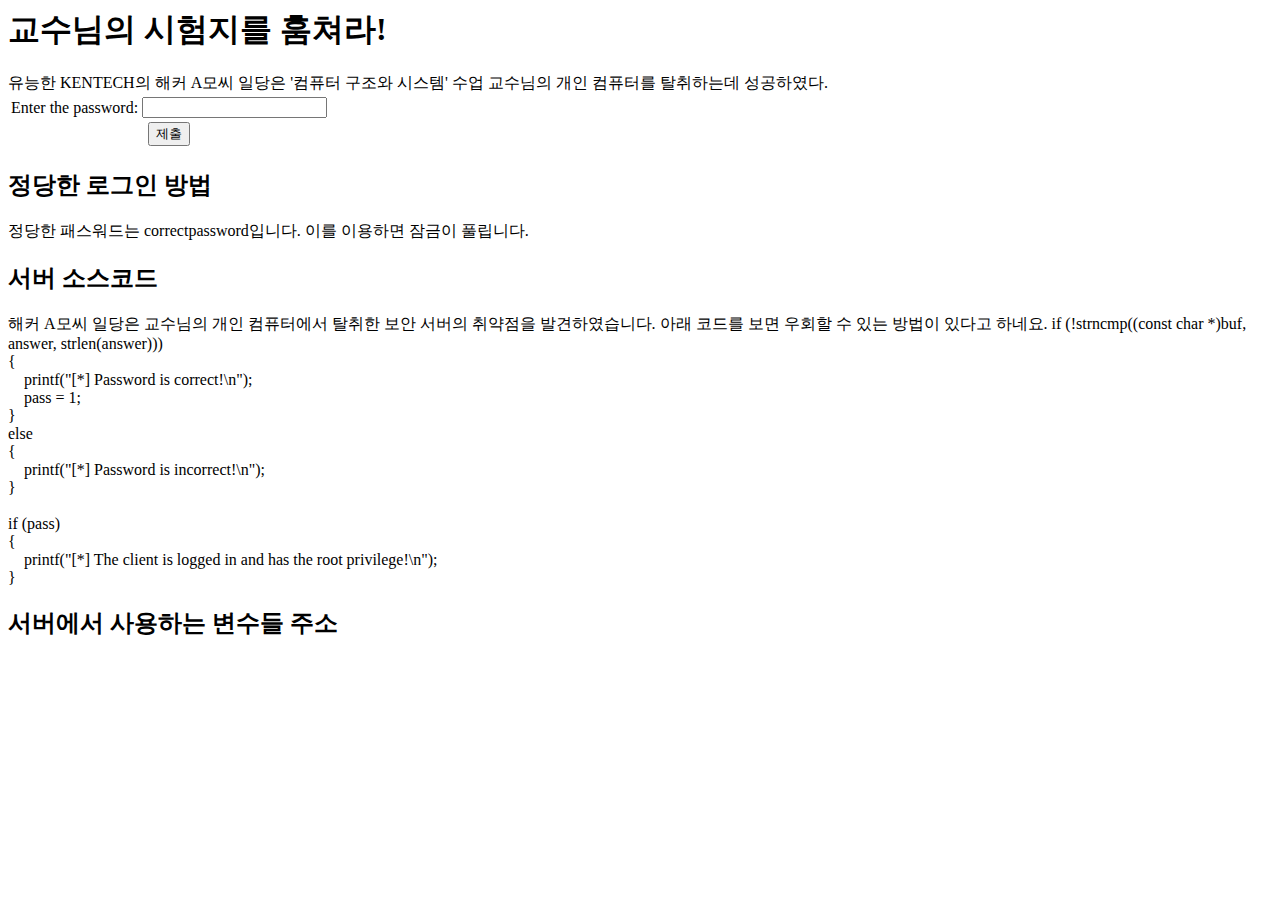
==== index.html @ 8e02e6ed "update the html files" ====
<html>
  <head><title>교수님의 시험지를 훔쳐라!</title></head>
  <body>
    <h1>교수님의 시험지를 훔쳐라!</h1>
    유능한 KENTECH의 해커 A모씨 일당은 '컴퓨터 구조와 시스템' 수업 교수님의 개인 컴퓨터를 탈취하는데 성공하였다. 
    <form action="/" method="post">
      <table>
        <tr>
          <td>Enter the password:</td><td><input name='password' type='password' /></td>
        </tr>
        <tr>
          <td colspan="2" align="center"><button type="submit">제출</button></td>
        </tr>
      </table>
    </form>
    <h2>정당한 로그인 방법</h2>
    정당한 패스워드는 correctpassword입니다. 이를 이용하면 잠금이 풀립니다.<br>

    <h2>서버 소스코드</h2>
    해커 A모씨 일당은 교수님의 개인 컴퓨터에서 탈취한 보안 서버의 취약점을 발견하였습니다. 아래 코드를 보면 우회할 수 있는 방법이 있다고 하네요.
    if (!strncmp((const char *)buf, answer, strlen(answer)))<br>
    { <br>
    &nbsp;&nbsp;&nbsp;&nbsp;printf("[*] Password is correct!\n");<br>
    &nbsp;&nbsp;&nbsp;&nbsp;pass = 1;<br>
    } <br>
    else <br>
    { <br>
    &nbsp;&nbsp;&nbsp;&nbsp;printf("[*] Password is incorrect!\n");<br>
    } <br>
    <br>
    if (pass)<br>
    {<br>
    &nbsp;&nbsp;&nbsp;&nbsp;printf("[*] The client is logged in and has the root privilege!\n");<br>
    }<br>

    <h2>서버에서 사용하는 변수들 주소</h2>

  </body>
</html>
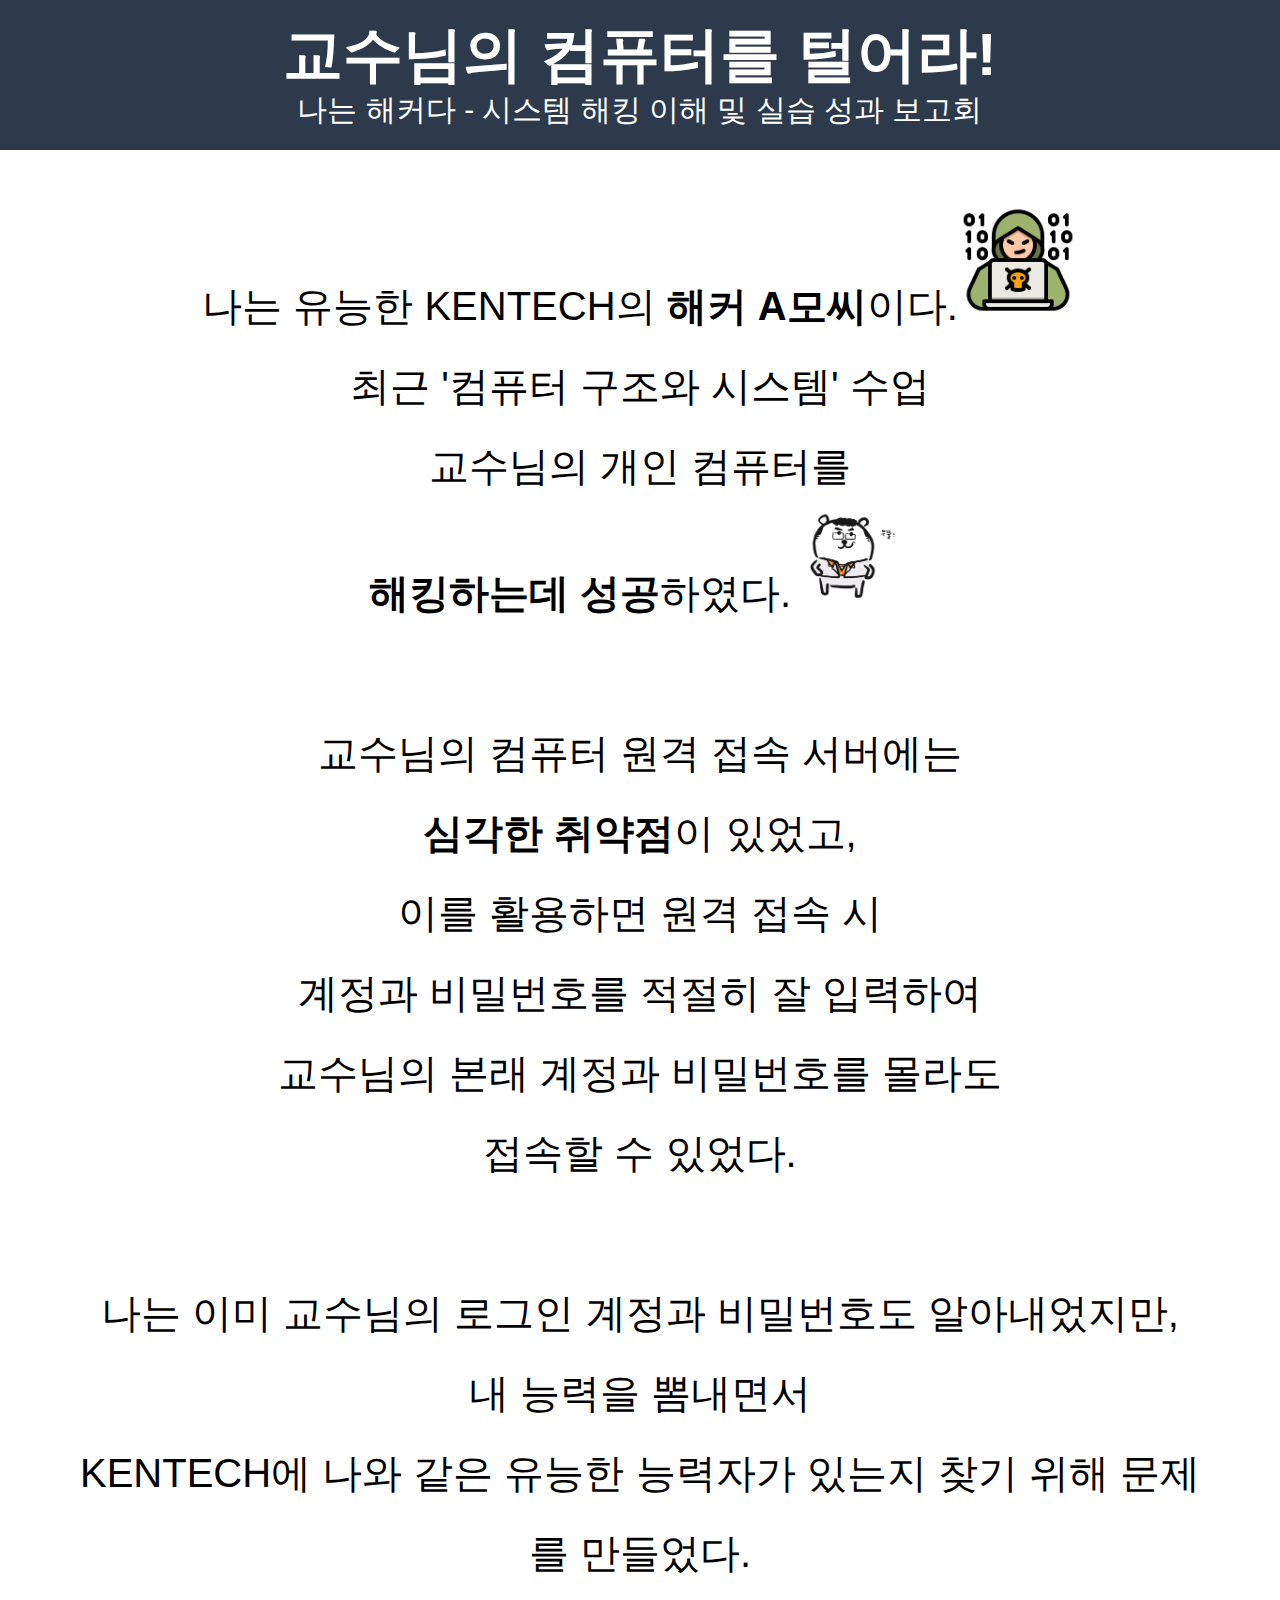
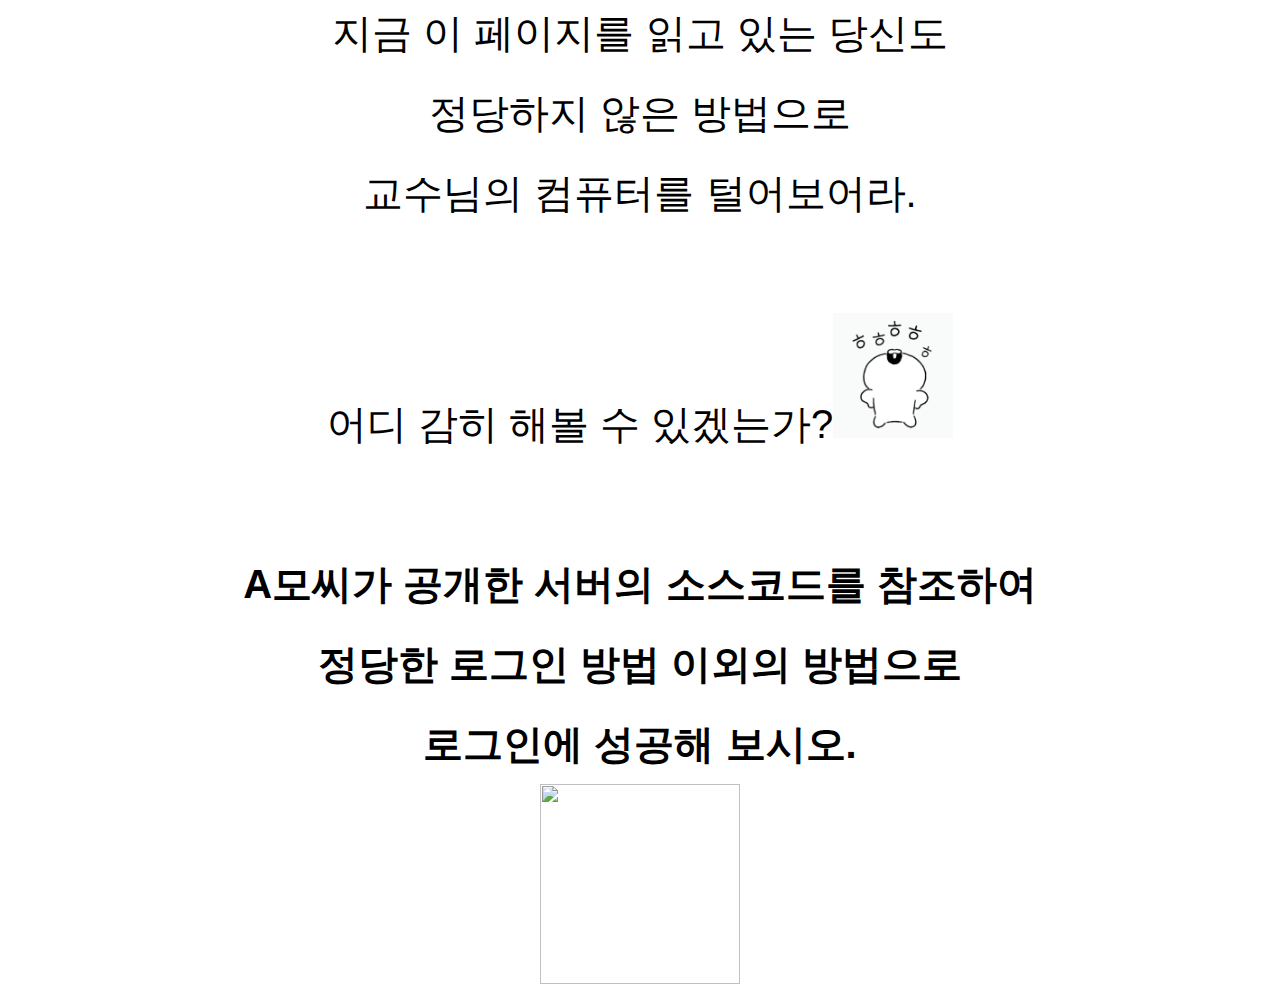
==== commit 83e750a7: "update the applications" ====
--- a/index.html
+++ b/index.html
@@ -1,39 +1,41 @@
 <html>
-  <head><title>교수님의 시험지를 훔쳐라!</title></head>
+  <head>
+    <meta charset="UTF-8">
+    <title>나는 해커다 - 시스템 해킹 이해 및 실습 성과 보고회</title>
+    <link rel="stylesheet" type="text/css" href="https://cdn.jsdelivr.net/gh/moonspam/NanumSquare@1.0/nanumsquare.css">
+    <link rel="stylesheet" type="text/css" href="http://www.openhium.com/hangul/nanumbarungothic.css">
+    <link rel="stylesheet" href="bof_m.css" media="(max-width:1000px)">
+    <link rel="stylesheet" href="bof.css" media="(min-width:1000px)">
+  </head>
   <body>
-    <h1>교수님의 시험지를 훔쳐라!</h1>
-    유능한 KENTECH의 해커 A모씨 일당은 '컴퓨터 구조와 시스템' 수업 교수님의 개인 컴퓨터를 탈취하는데 성공하였다. 
-    <form action="/" method="post">
-      <table>
-        <tr>
-          <td>Enter the password:</td><td><input name='password' type='password' /></td>
-        </tr>
-        <tr>
-          <td colspan="2" align="center"><button type="submit">제출</button></td>
-        </tr>
-      </table>
-    </form>
-    <h2>정당한 로그인 방법</h2>
-    정당한 패스워드는 correctpassword입니다. 이를 이용하면 잠금이 풀립니다.<br>
+    <div id="page">
+      <header>
+        <div id="title"><b>교수님의 컴퓨터를 털어라!</b></div>
+        <div id="subtitle">나는 해커다 - 시스템 해킹 이해 및 실습 성과 보고회</div>
+      </header>
 
-    <h2>서버 소스코드</h2>
-    해커 A모씨 일당은 교수님의 개인 컴퓨터에서 탈취한 보안 서버의 취약점을 발견하였습니다. 아래 코드를 보면 우회할 수 있는 방법이 있다고 하네요.
-    if (!strncmp((const char *)buf, answer, strlen(answer)))<br>
-    { <br>
-    &nbsp;&nbsp;&nbsp;&nbsp;printf("[*] Password is correct!\n");<br>
-    &nbsp;&nbsp;&nbsp;&nbsp;pass = 1;<br>
-    } <br>
-    else <br>
-    { <br>
-    &nbsp;&nbsp;&nbsp;&nbsp;printf("[*] Password is incorrect!\n");<br>
-    } <br>
-    <br>
-    if (pass)<br>
-    {<br>
-    &nbsp;&nbsp;&nbsp;&nbsp;printf("[*] The client is logged in and has the root privilege!\n");<br>
-    }<br>
-
-    <h2>서버에서 사용하는 변수들 주소</h2>
-
+      <div id="prolog">나는 유능한 KENTECH의 <b>해커 A모씨</b>이다.<img class="emoticon" src="hacker.png" /><br>
+        최근 '컴퓨터 구조와 시스템' 수업<br>
+        교수님의 개인 컴퓨터를<br>
+        <b>해킹하는데 성공</b>하였다.<img class="emoticon" src="attitude.jpg" width=150px/><br><br>
+        교수님의 컴퓨터 원격 접속 서버에는<br>
+        <b>심각한 취약점</b>이 있었고,<br>
+        이를 활용하면 원격 접속 시<br>
+        계정과 비밀번호를 적절히 잘 입력하여<br>
+        교수님의 본래 계정과 비밀번호를 몰라도<br>
+        접속할 수 있었다.<br><br>
+        나는 이미 교수님의 로그인 계정과 비밀번호도 알아내었지만,<br>
+        내 능력을 뽐내면서<br>
+        KENTECH에 나와 같은 유능한 능력자가 있는지 찾기 위해 문제를 만들었다.<br>
+        지금 이 페이지를 읽고 있는 당신도<br>
+        정당하지 않은 방법으로<br>
+        교수님의 컴퓨터를 털어보어라.<br><br>
+        어디 감히 해볼 수 있겠는가?<img class="emoticon" src="kkk.png" width=150px/><br><br>
+        <b>A모씨가 공개한 서버의 소스코드를 참조하여<br>
+        정당한 로그인 방법 이외의 방법으로<br>
+        로그인에 성공해 보시오.</b><br>
+        <a href="problem.html"><img class="button" src="start.png"/></a>
+      </div>
+    </div>
   </body>
 </html>
--- a/bof.css
+++ b/bof.css
@@ -0,0 +1,122 @@
+@CHARSET "UTF-8"
+@import url(//fonts.googleapis.com/earlyaccess/nanumgothic.css);
+
+* {margin: 0px; padding: 0px;}
+ul {list-style: none;}
+a {text-decoration: none;}
+
+html, body {
+  width: 100%;
+  height: 100%;
+}
+
+header {
+  width: 100%;
+  height: 150px;
+  background-color: #2d3a4b;
+  position: relative;
+}
+
+hr {
+  border: none;
+  border-top: 2px dotted black;
+  width: 100%;
+  margin: 20px;
+}
+
+button {
+  font-size: 40px;
+}
+
+input {
+  size: 20;
+  line-height: 30px;
+}
+
+label {
+  display: inline-block;
+  width: 110px;
+  color: #777777;
+}
+
+input {
+  padding: 5px 10px;
+  border-color: #d6a8e9;
+}
+
+.emoticon {
+  width: 120px;
+}
+
+.button {
+  border: 0;
+  width: 200px;
+}
+
+#title {
+  width: 100%;
+  text-align: center;
+  position: absolute;
+  top: 15px;
+  left: 50%;
+  transform: translateX(-50%);
+  font-size: 60px;
+  font-family: 'NanumSquare', sans-serif;
+  color: white;
+  align: center;
+}
+
+#subtitle {
+  width: 100%;
+  text-align: center;
+  position: absolute;
+  top: 90px;
+  left: 50%;
+  transform: translateX(-50%);
+  font-size: 30px;
+  font-family: 'NanumSquare', sans-serif;
+  color: white;
+  align: center;
+}
+
+#prolog {
+  width: 90%;
+  position: absolute;
+  top: 200px;
+  left: 50%;
+  transform: translateX(-50%);
+  font-size: 40px;
+  font-family: 'NanumSquare', sans-serif;
+  text-align: center;
+  line-height: 200%;
+}
+
+#input {
+  width: 90%;
+  position: absolute;
+  left: 50%;
+  transform: translateX(-50%);
+  font-size: 40px;
+  font-weight: 500;
+  font-family: 'NanumSquare', sans-serif;
+  text-align: center;
+}
+
+#hint {
+  width: 90%;
+  position: absolute;
+  left: 50%;
+  transform: translateX(-50%);
+  font-size: 40px;
+  font-weight: 500;
+  font-family: 'NanumSquare', sans-serif;
+  text-align: center;
+}
+
+.box {
+  background-color: #e0e0e0;
+  text-align: left;
+  padding: 20px;
+  font-size: 30px;
+  line-height: 130%;
+}
